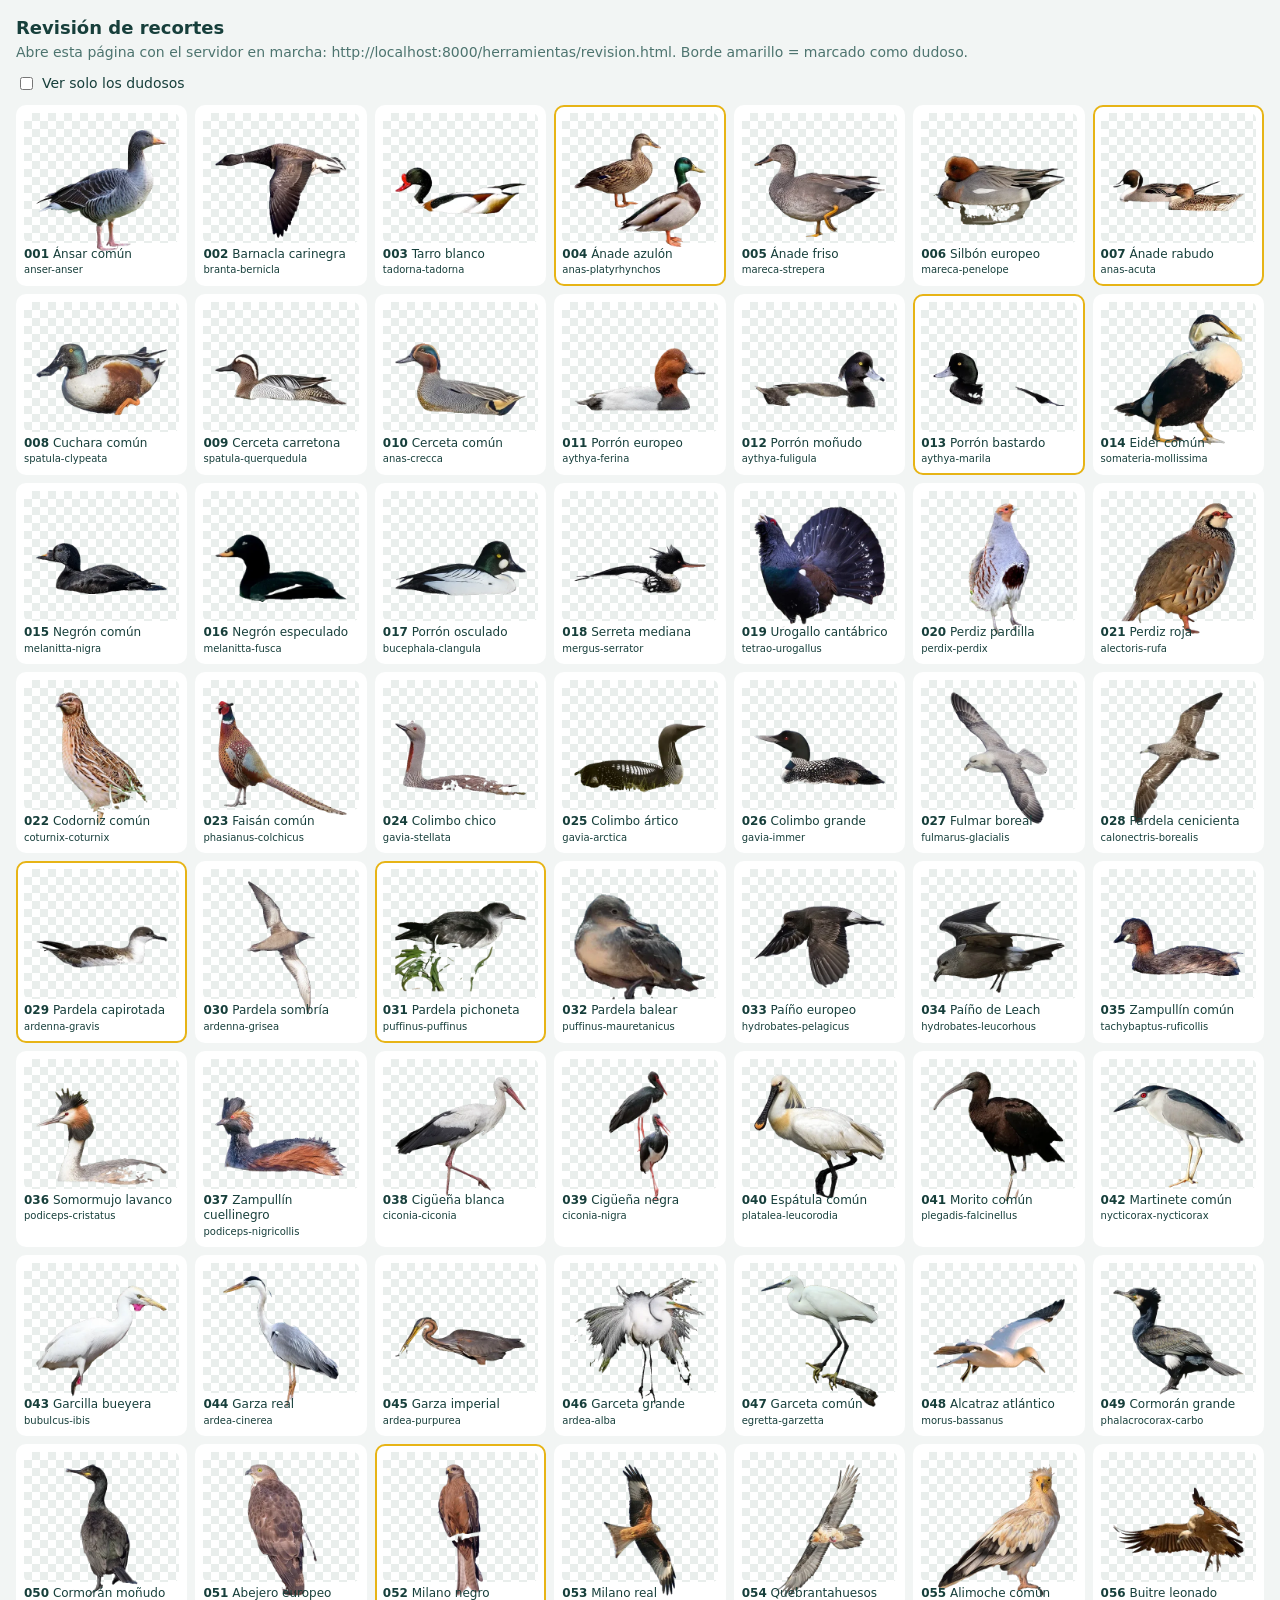
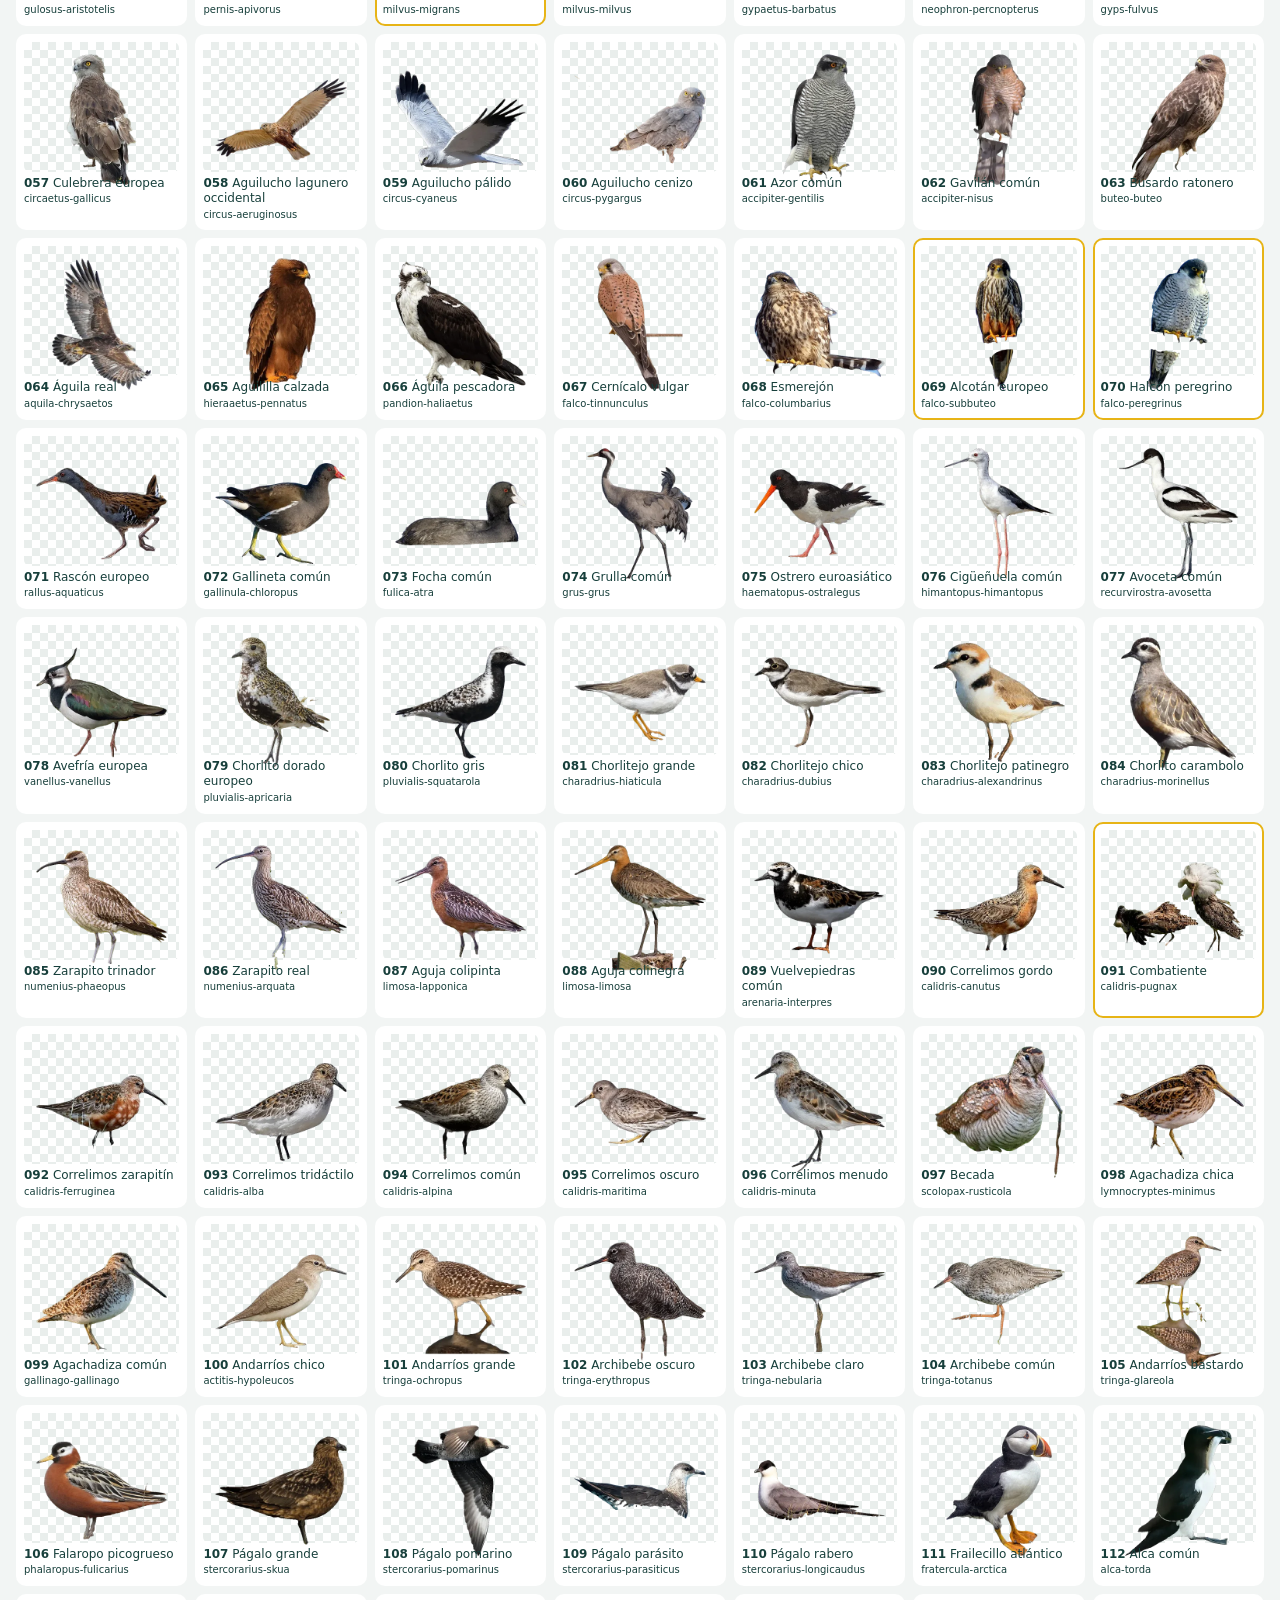
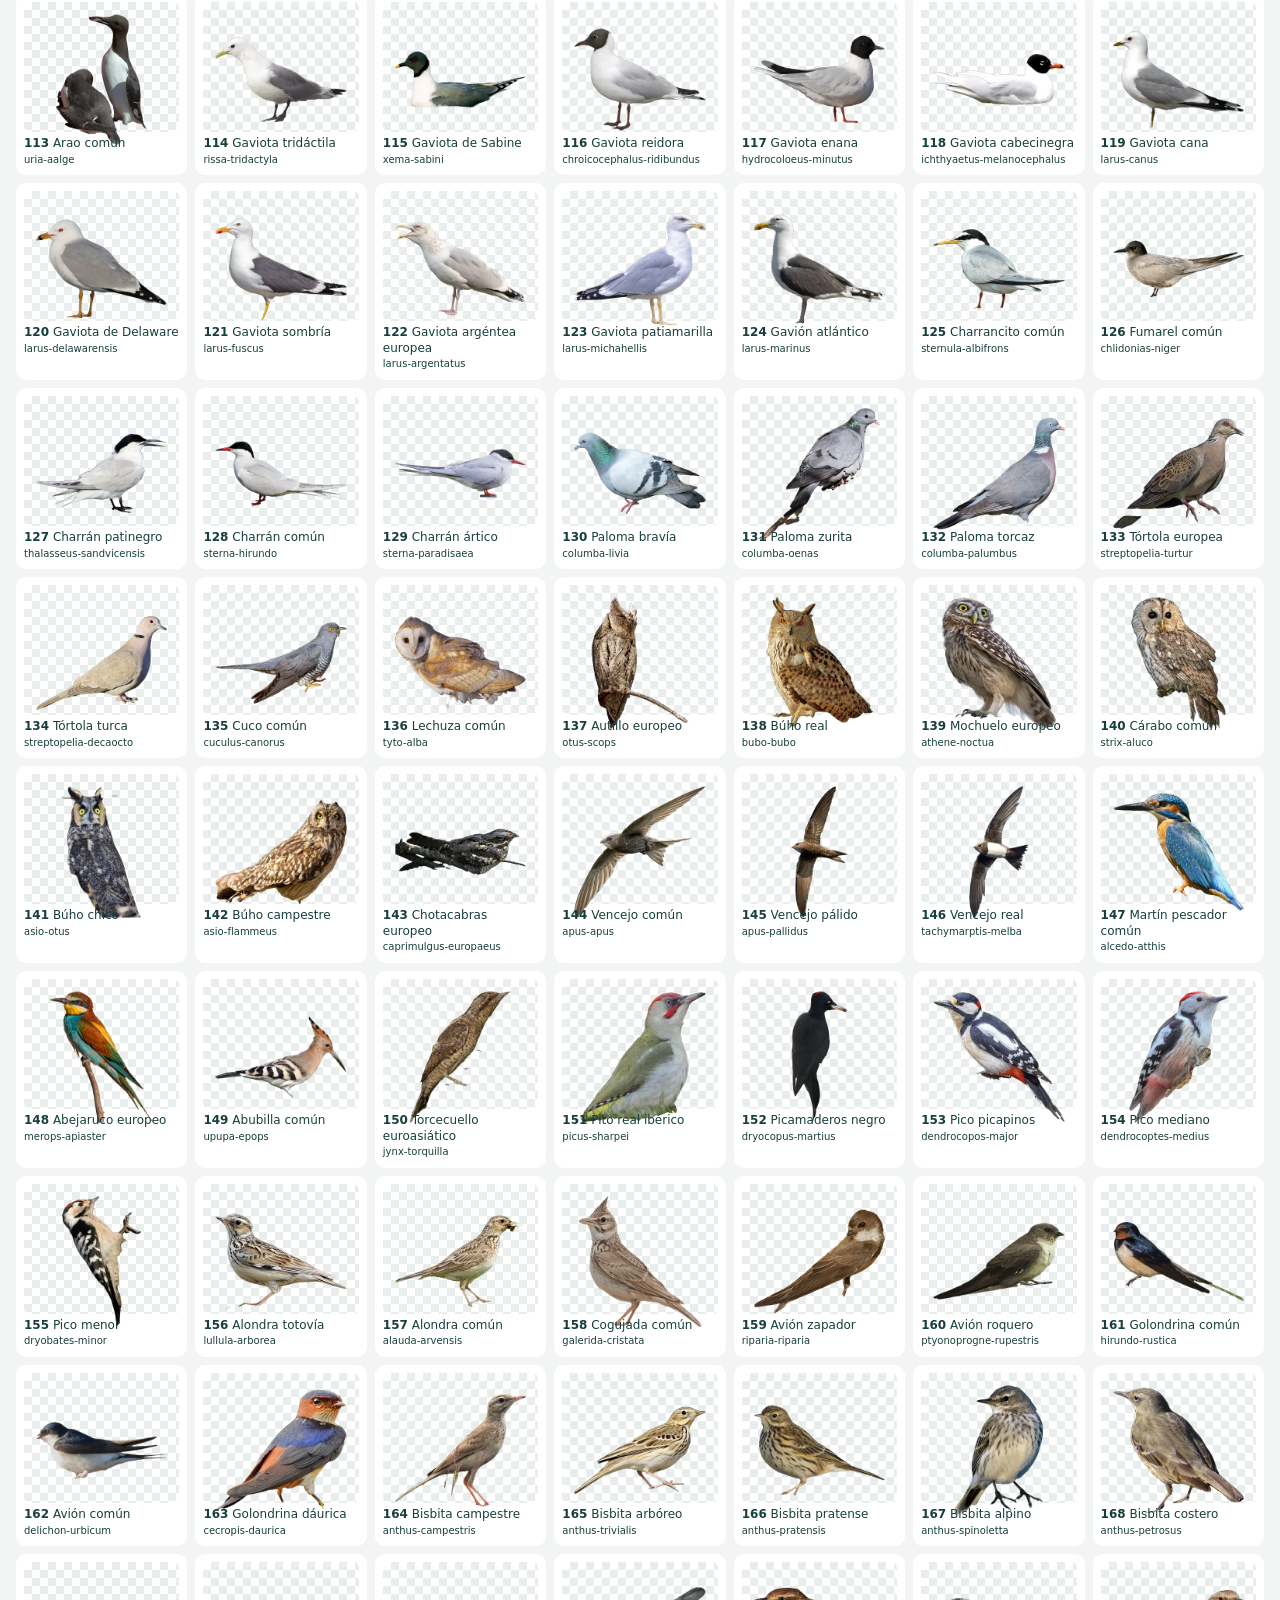
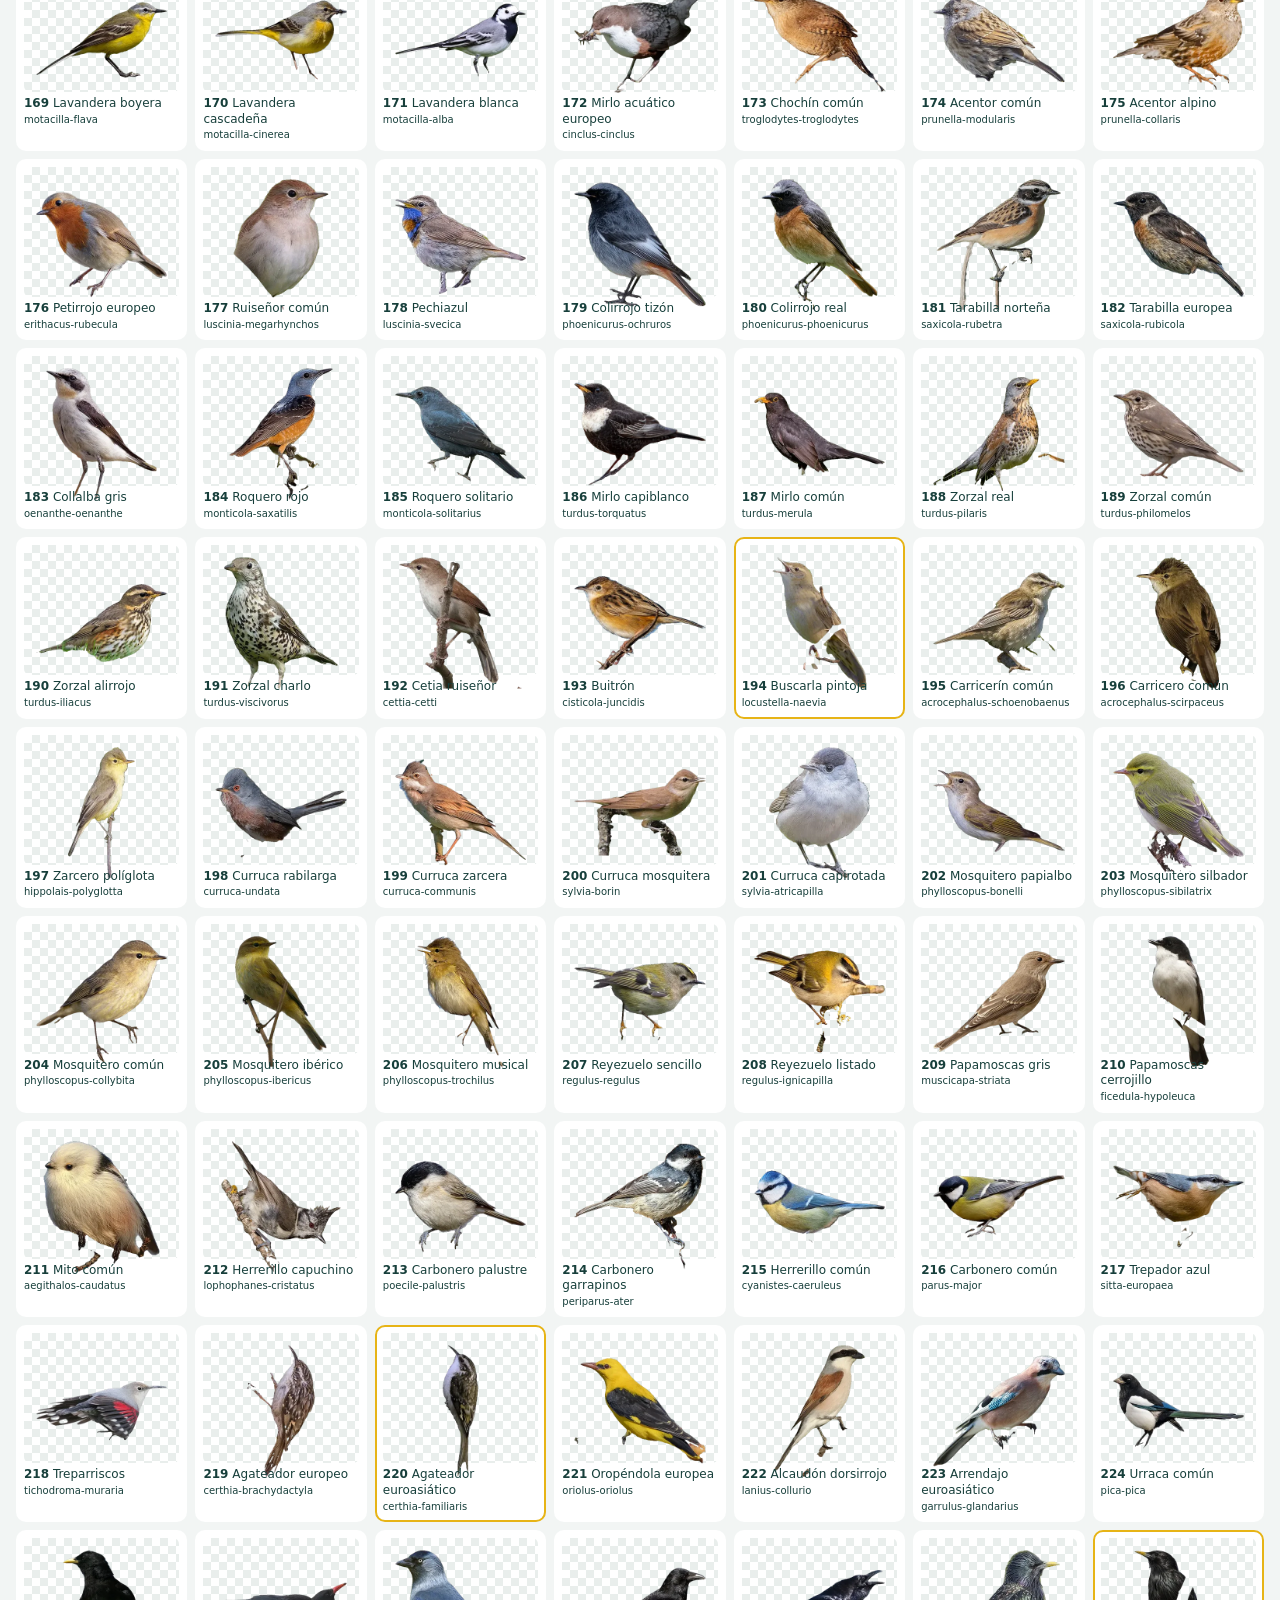
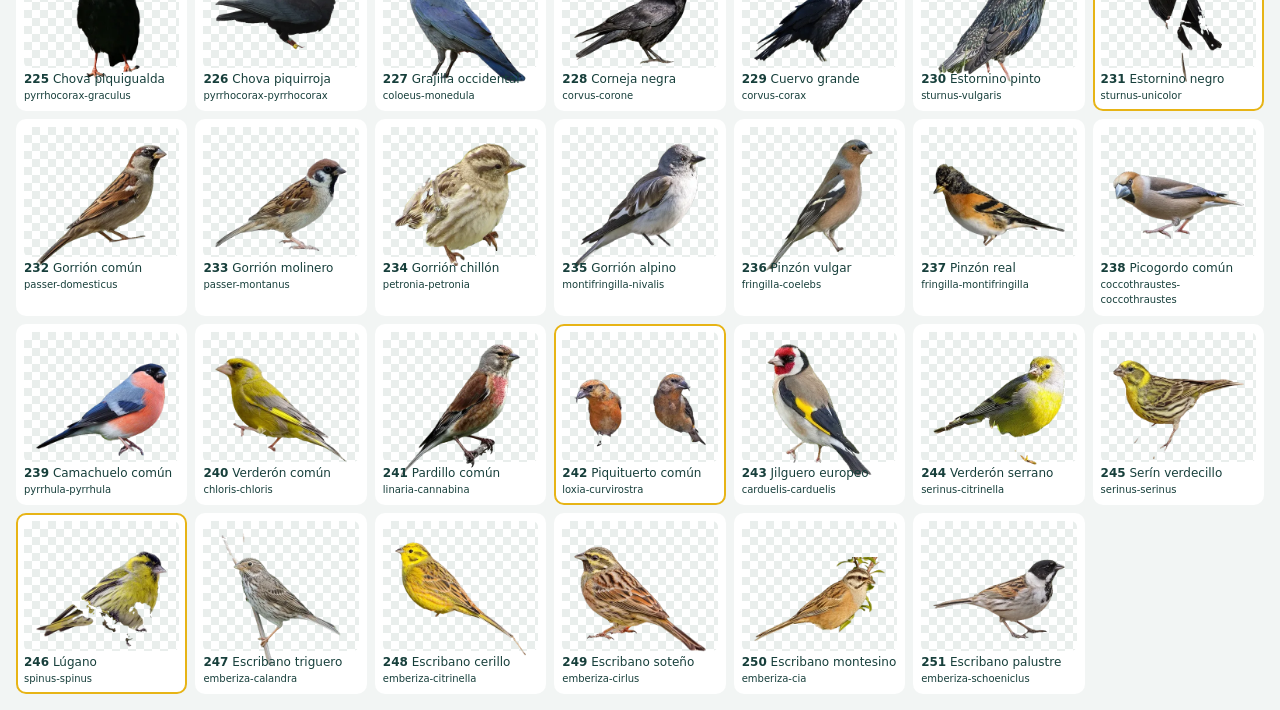
==== herramientas/revision.html @ 0011df89 "Primera versión de Avedex" ====
<!doctype html>
<html lang="es">
<head>
<meta charset="utf-8">
<meta name="viewport" content="width=device-width, initial-scale=1">
<title>Revisión de recortes</title>
<style>
  body { margin: 0; padding: 16px; font: 14px/1.3 system-ui, sans-serif; background: #f2f5f4; color: #173F3B; }
  h1 { font-size: 18px; margin: 0 0 4px; }
  p { margin: 0 0 12px; color: #4D746F; }
  .rejilla { display: grid; grid-template-columns: repeat(auto-fill, minmax(150px, 1fr)); gap: 8px; }
  figure { margin: 0; padding: 6px; background: #fff; border-radius: 10px; border: 2px solid transparent; }
  figure.duda { border-color: #E7B416; }
  .caja { height: 130px; display: grid; place-items: center;
    background: repeating-conic-gradient(#e9eeec 0 25%, #fff 0 50%) 0 0 / 16px 16px; border-radius: 6px; }
  .caja img { max-width: 100%; max-height: 100%; }
  figcaption { margin-top: 4px; font-size: 12px; }
  b { font-variant-numeric: tabular-nums; }
  label { display: inline-flex; gap: 6px; align-items: center; margin-bottom: 12px; }
</style>
</head>
<body>
<h1>Revisión de recortes</h1>
<p>Abre esta página con el servidor en marcha: http://localhost:8000/herramientas/revision.html. Borde amarillo = marcado como dudoso.</p>
<label><input type="checkbox" id="solo"> Ver solo los dudosos</label>
<div class="rejilla" id="rejilla"></div>
<script>
const DUDOSOS = new Set(["anas-platyrhynchos","anas-acuta","aythya-marila","ardenna-gravis","puffinus-puffinus","milvus-migrans","falco-subbuteo","falco-peregrinus","calidris-pugnax","locustella-naevia","certhia-familiaris","sturnus-unicolor","loxia-curvirostra","spinus-spinus"]);
fetch("../datos/especies.json").then(r => r.json()).then(({ especies }) => {
  const pintar = () => {
    const solo = document.getElementById("solo").checked;
    document.getElementById("rejilla").innerHTML = especies
      .filter(e => !solo || DUDOSOS.has(e.id))
      .map(e => `<figure class="${DUDOSOS.has(e.id) ? "duda" : ""}"><div class="caja"><img loading="lazy" src="../${e.imagen}" alt=""></div>
        <figcaption><b>${String(e.numero).padStart(3, "0")}</b> ${e.nombre}<br><small>${e.id}</small></figcaption></figure>`).join("");
  };
  document.getElementById("solo").onchange = pintar;
  pintar();
});
</script>
</body>
</html>
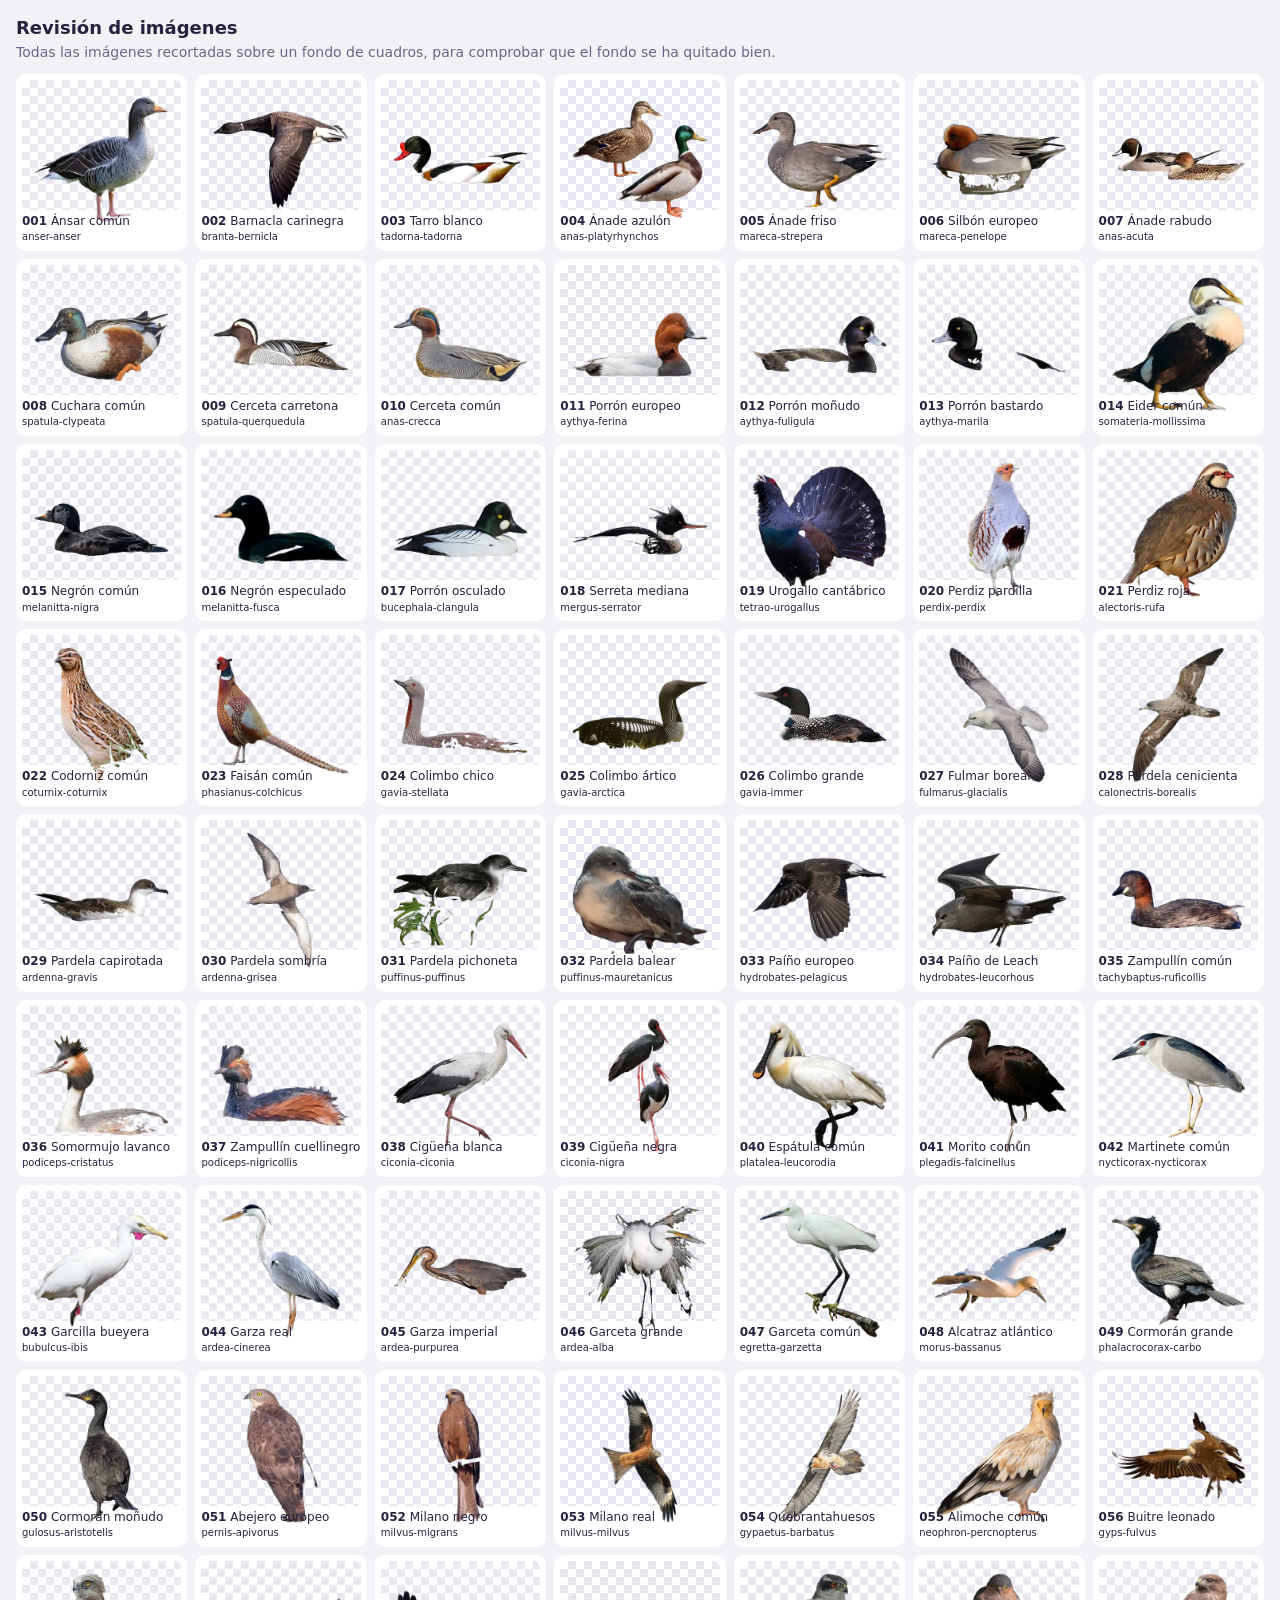
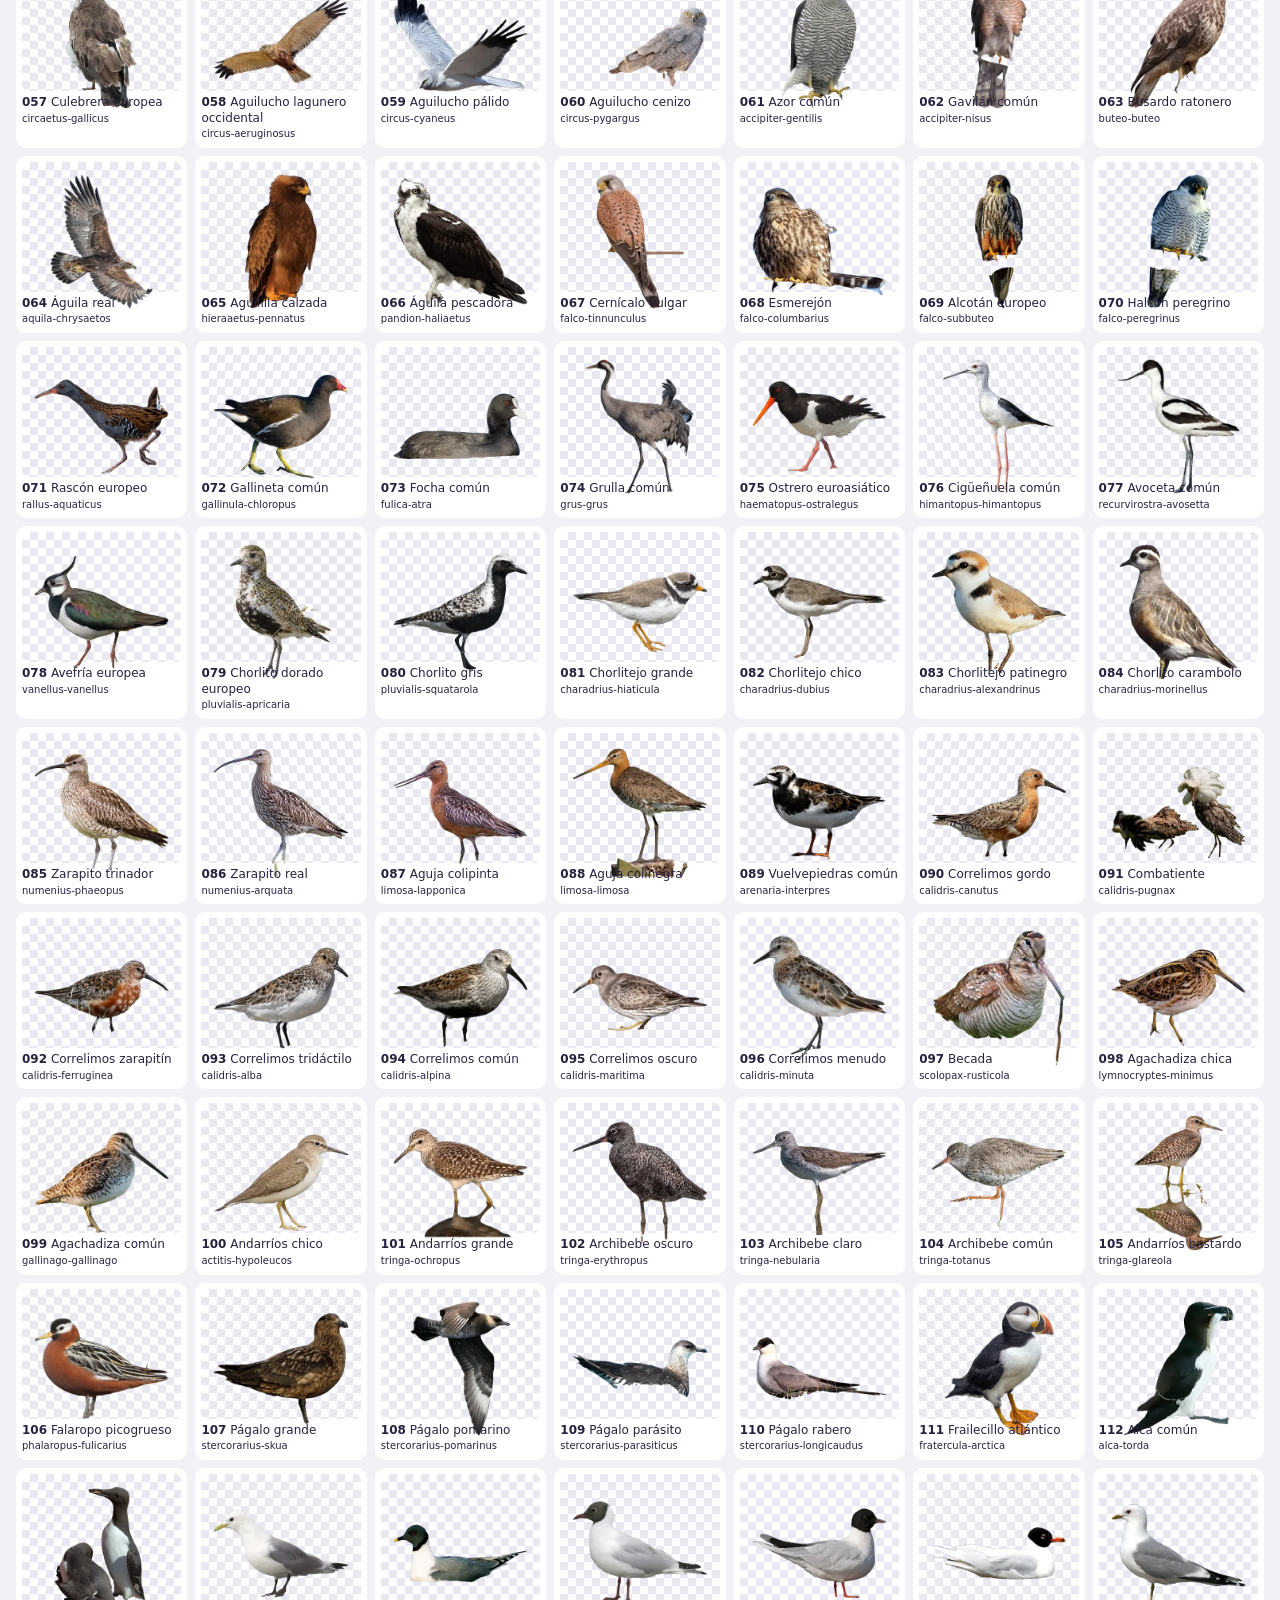
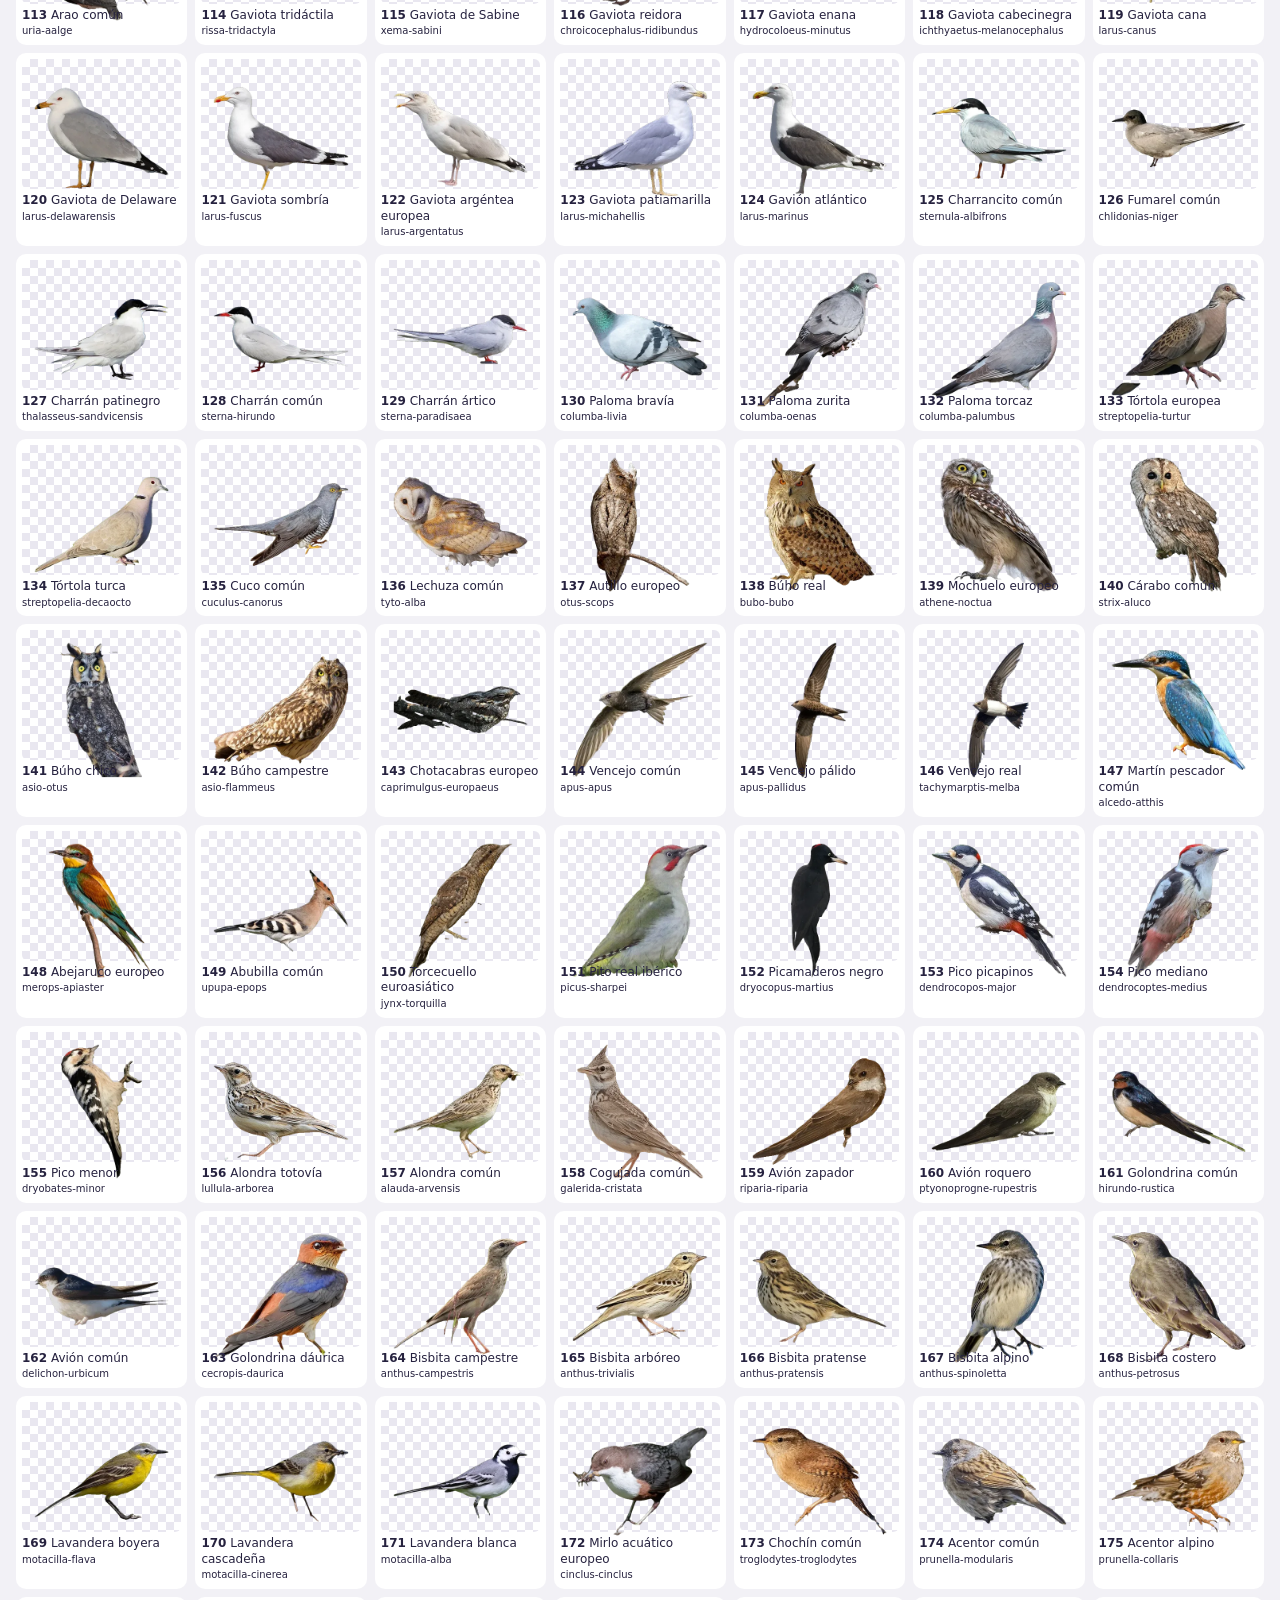
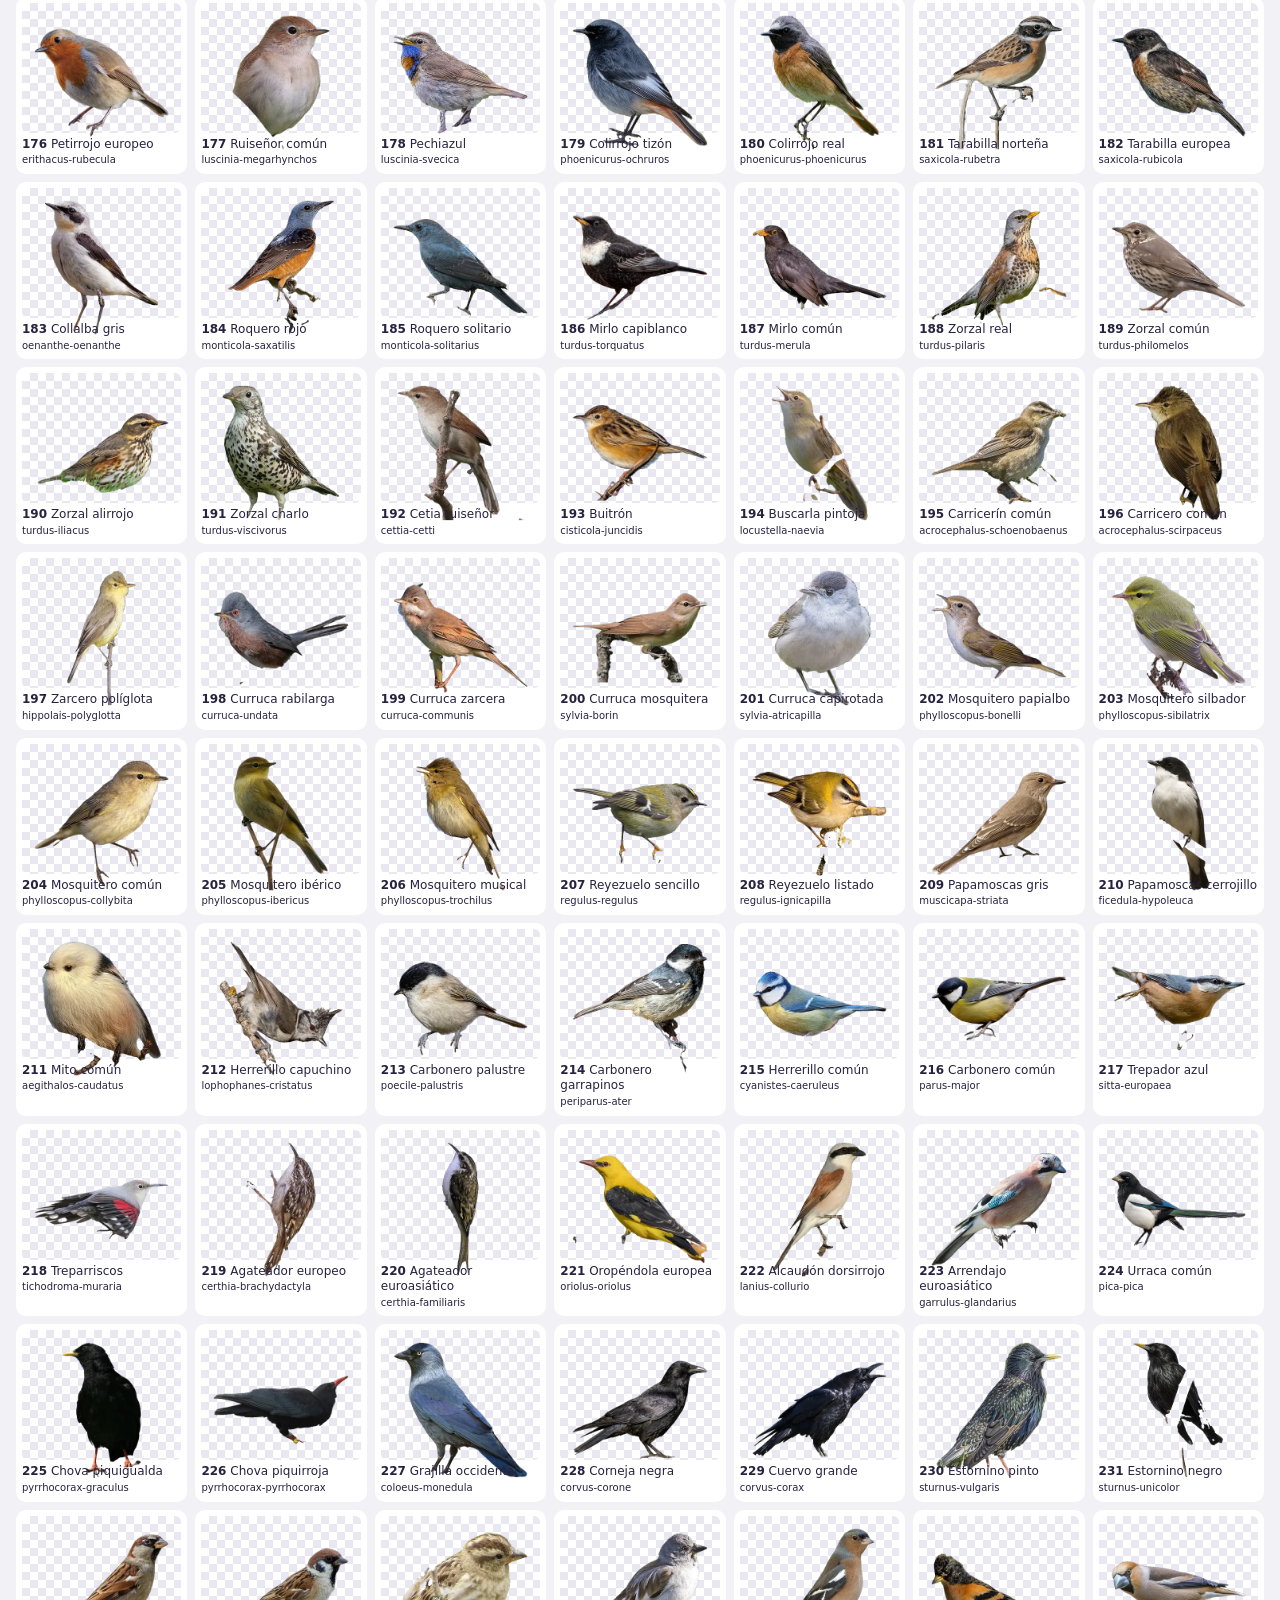
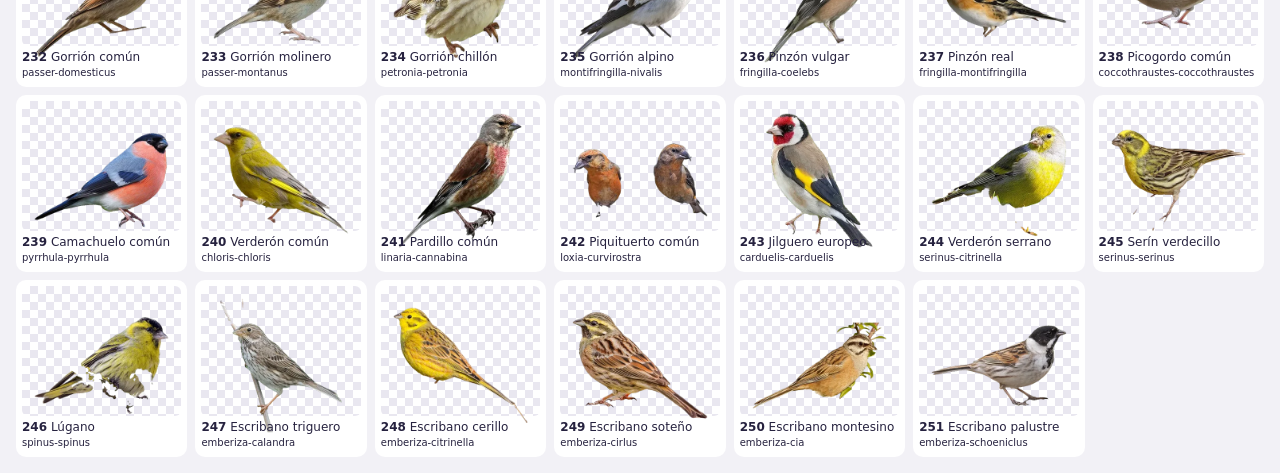
==== commit 52af8409: "Limpieza del código y renombrado a Avedex" ====
--- a/herramientas/revision.html
+++ b/herramientas/revision.html
@@ -1,42 +1,35 @@
 <!doctype html>
 <html lang="es">
 <head>
-<meta charset="utf-8">
-<meta name="viewport" content="width=device-width, initial-scale=1">
-<title>Revisión de recortes</title>
-<style>
-  body { margin: 0; padding: 16px; font: 14px/1.3 system-ui, sans-serif; background: #f2f5f4; color: #173F3B; }
-  h1 { font-size: 18px; margin: 0 0 4px; }
-  p { margin: 0 0 12px; color: #4D746F; }
-  .rejilla { display: grid; grid-template-columns: repeat(auto-fill, minmax(150px, 1fr)); gap: 8px; }
-  figure { margin: 0; padding: 6px; background: #fff; border-radius: 10px; border: 2px solid transparent; }
-  figure.duda { border-color: #E7B416; }
-  .caja { height: 130px; display: grid; place-items: center;
-    background: repeating-conic-gradient(#e9eeec 0 25%, #fff 0 50%) 0 0 / 16px 16px; border-radius: 6px; }
-  .caja img { max-width: 100%; max-height: 100%; }
-  figcaption { margin-top: 4px; font-size: 12px; }
-  b { font-variant-numeric: tabular-nums; }
-  label { display: inline-flex; gap: 6px; align-items: center; margin-bottom: 12px; }
-</style>
+  <meta charset="utf-8">
+  <meta name="viewport" content="width=device-width, initial-scale=1">
+  <title>Revisión de imágenes · Avedex</title>
+  <style>
+    body { margin: 0; padding: 16px; font: 14px/1.3 system-ui, sans-serif; background: #F2F1F6; color: #26223F; }
+    h1 { margin: 0 0 4px; font-size: 18px; }
+    p { margin: 0 0 12px; color: #6A6688; }
+    .rejilla { display: grid; grid-template-columns: repeat(auto-fill, minmax(150px, 1fr)); gap: 8px; }
+    figure { margin: 0; padding: 6px; border-radius: 10px; background: #fff; }
+    .caja { display: grid; place-items: center; height: 130px; border-radius: 6px; background: repeating-conic-gradient(#E9E7F0 0 25%, #fff 0 50%) 0 0 / 16px 16px; }
+    .caja img { max-width: 100%; max-height: 100%; }
+    figcaption { margin-top: 4px; font-size: 12px; }
+    b { font-variant-numeric: tabular-nums; }
+  </style>
 </head>
 <body>
-<h1>Revisión de recortes</h1>
-<p>Abre esta página con el servidor en marcha: http://localhost:8000/herramientas/revision.html. Borde amarillo = marcado como dudoso.</p>
-<label><input type="checkbox" id="solo"> Ver solo los dudosos</label>
-<div class="rejilla" id="rejilla"></div>
-<script>
-const DUDOSOS = new Set(["anas-platyrhynchos","anas-acuta","aythya-marila","ardenna-gravis","puffinus-puffinus","milvus-migrans","falco-subbuteo","falco-peregrinus","calidris-pugnax","locustella-naevia","certhia-familiaris","sturnus-unicolor","loxia-curvirostra","spinus-spinus"]);
-fetch("../datos/especies.json").then(r => r.json()).then(({ especies }) => {
-  const pintar = () => {
-    const solo = document.getElementById("solo").checked;
-    document.getElementById("rejilla").innerHTML = especies
-      .filter(e => !solo || DUDOSOS.has(e.id))
-      .map(e => `<figure class="${DUDOSOS.has(e.id) ? "duda" : ""}"><div class="caja"><img loading="lazy" src="../${e.imagen}" alt=""></div>
-        <figcaption><b>${String(e.numero).padStart(3, "0")}</b> ${e.nombre}<br><small>${e.id}</small></figcaption></figure>`).join("");
-  };
-  document.getElementById("solo").onchange = pintar;
-  pintar();
-});
-</script>
+  <h1>Revisión de imágenes</h1>
+  <p>Todas las imágenes recortadas sobre un fondo de cuadros, para comprobar que el fondo se ha quitado bien.</p>
+  <div id="rejilla" class="rejilla"></div>
+  <script>
+    fetch("../datos/especies.json")
+      .then((respuesta) => respuesta.json())
+      .then(({ especies }) => {
+        document.getElementById("rejilla").innerHTML = especies.map((e) => `
+          <figure>
+            <div class="caja"><img loading="lazy" src="../${e.imagen}" alt=""></div>
+            <figcaption><b>${String(e.numero).padStart(3, "0")}</b> ${e.nombre}<br><small>${e.id}</small></figcaption>
+          </figure>`).join("");
+      });
+  </script>
 </body>
 </html>
